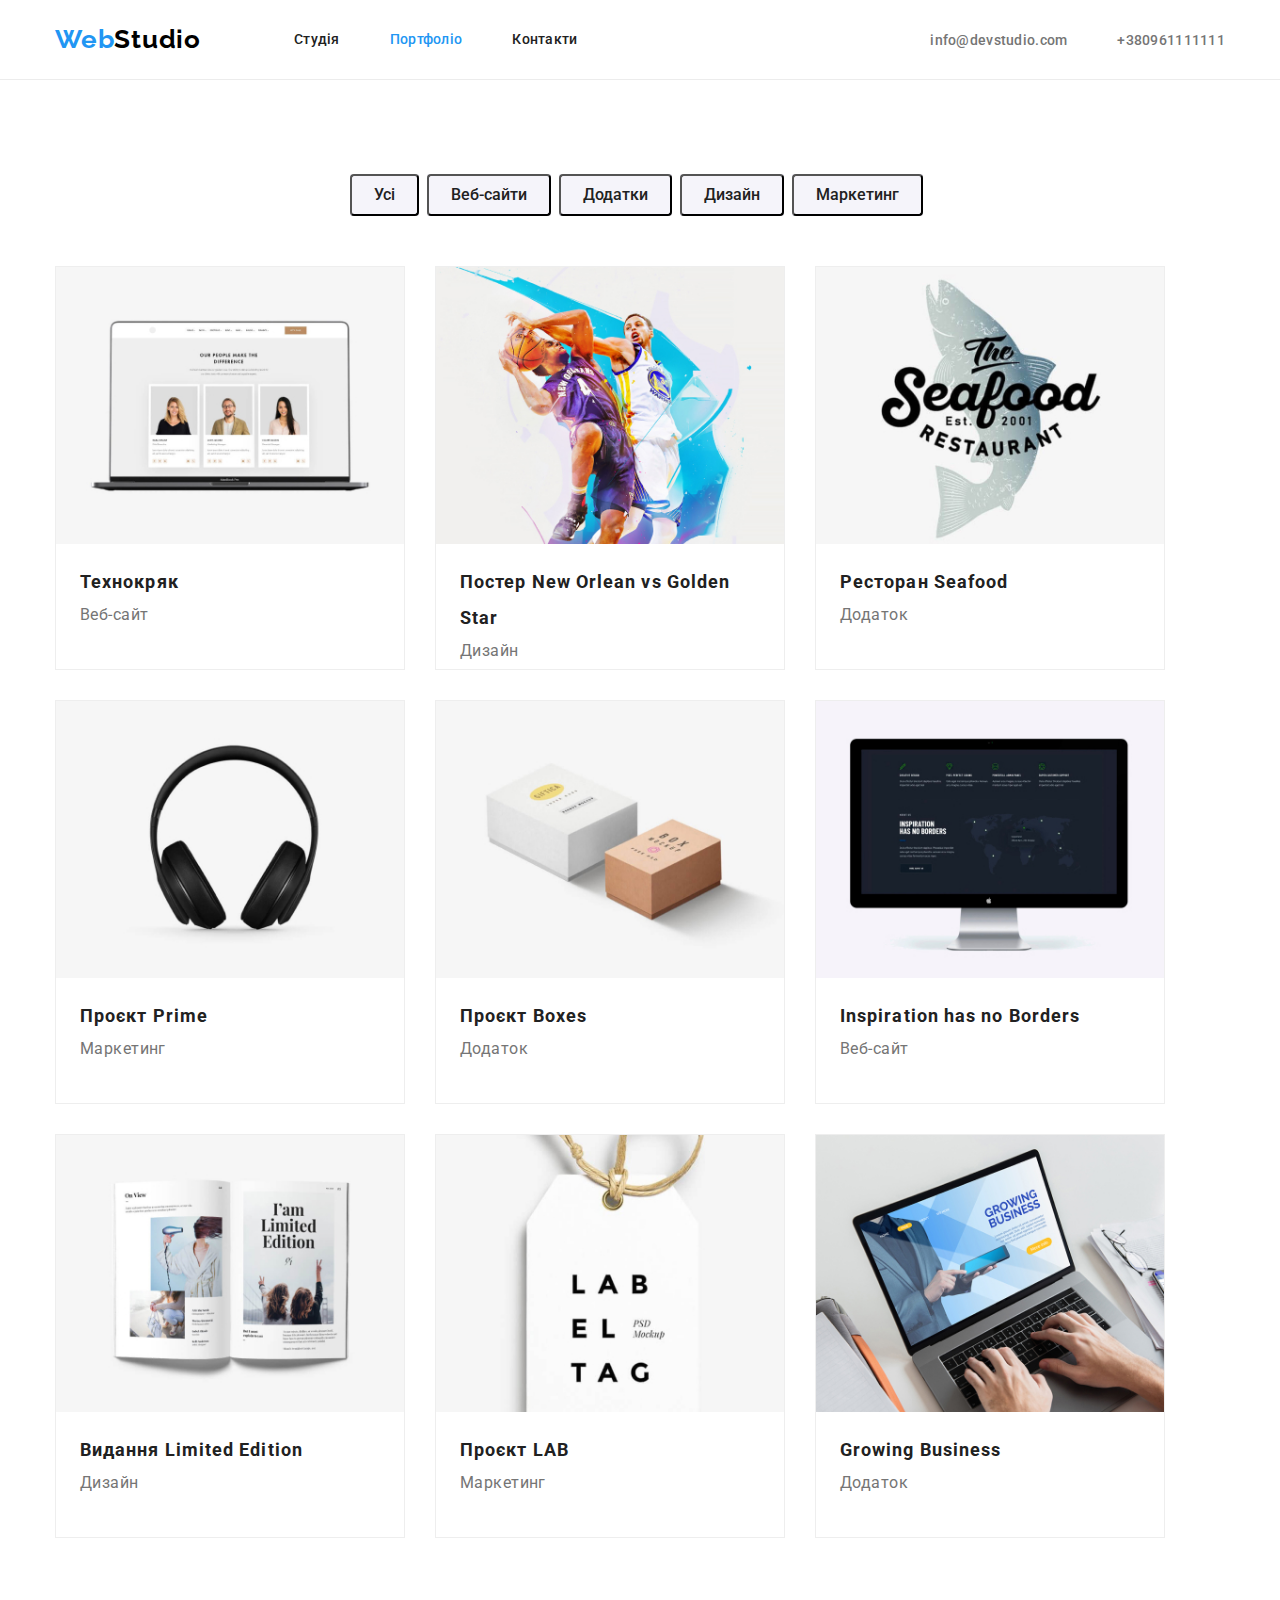
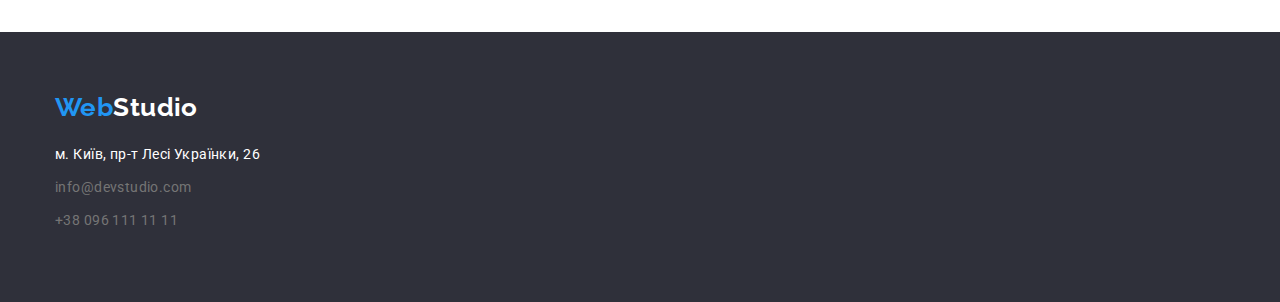
==== portfolio.html @ 738676e4 "Initial commit" ====
<!DOCTYPE html>
<html lang="uk">
<head>
    <meta charset="UTF-8">
    <meta http-equiv="X-UA-Compatible" content="IE=edge">
    <meta name="viewport" content="width=device-width, initial-scale=1.0">
    <title>Студия</title>
    <link rel="preconnect" href="https://fonts.googleapis.com">
<link rel="preconnect" href="https://fonts.gstatic.com" crossorigin>
<link rel="preconnect" href="https://fonts.googleapis.com">
<link rel="preconnect" href="https://fonts.gstatic.com" crossorigin>
<link href="https://fonts.googleapis.com/css2?family=Raleway:wght@700&family=Roboto:wght@400;500;700;900&display=swap" rel="stylesheet">
<link rel="stylesheet" href="https://cdnjs.cloudflare.com/ajax/libs/modern-normalize/1.1.0/modern-normalize.min.css">   
<link rel="stylesheet" href="./css/styles.css">
</head>
<body class="page">
    <header class="page-header">
        <div class="container container-nav">
        <nav class="main-nav container-nav">
            <a class="logo" href="./index.html"><span class="logo-pic">Web</span>Studio</a>
        <ul class="site-nav list">
            <li class="item"><a class="link" href="./index.html">Студія</a></li>
            <li class="item"><a class="link current" href="./portfolio.html">Портфоліо</a></li>
            <li class="item"><a class="link" href="">Контакти</a></li>
        </nav>
            <ul class="contact">
                <li class="item"><a class="contact-list" href="mailto:info@devstudio.com">info@devstudio.com</a></li>
                <li class="item"><a class="contact-list" href="tel:+380961111111">+380961111111</a></li>
            </ul>  
    </div>
    </header>

<main>
    <section class="portfolio-page section">
        <div class="container">
    <h1 hidden>Portfolio</h1>
<ul class="button-menu">
    <li class="item"><button class="button" type="button">Усі</button></li>
    <li class="item"><button class="button" type="button">Веб-сайти</button></li>
    <li class="item"><button class="button" type="button">Додатки</button></li>
    <li class="item"><button class="button" type="button">Дизайн</button></li>
    <li class="item"><button class="button" type="button">Маркетинг</button></li>
</ul>
<ul class="features">
    <li class="features-list">
        <img src="./images/img(7).jpg" alt="Робота" width="370">
        <div class="features-item">
            <h2 class="features-title">Технокряк</h2>
            <p class="features-title-list">Веб-сайт</p>
        </div>
    </li>
    <li class="features-list">
        <img src="./images/img(8).jpg" alt="Робота" width="370">
        <div class="features-item">
            <h2 class="features-title">Постер New Orlean vs Golden Star</h2>
            <p class="features-title-list">Дизайн</p>
        </div>
    </li>
    <li class="features-list">
        <img src="./images/img(9).jpg" alt="Робота" width="370">
        <div class="features-item">
            <h2 class="features-title">Ресторан Seafood</h2>
            <p class="features-title-list">Додаток</p>
        </div>
    </li>
    <li class="features-list">
        <img src="./images/img(10).jpg" alt="Робота" width="370">
        <div class="features-item">
            <h2 class="features-title">Проєкт Prime</h2>
            <p class="features-title-list">Маркетинг</p>
        </div>
    </li>
    <li class="features-list">
        <img src="./images/img(11).jpg" alt="Робота" width="370">
        <div class="features-item">
            <h2 class="features-title">Проєкт Boxes</h2>
            <p class="features-title-list">Додаток</p>
        </div>
    </li>
    <li class="features-list">
        <img src="./images/img(12).jpg" alt="Робота" width="370">
        <div class="features-item"> 
            <h2 class="features-title">Inspiration has no Borders</h2>
            <p class="features-title-list">Веб-сайт</p>
        </div>
    </li>
    <li class="features-list">
        <img src="./images/img(13).jpg" alt="Робота" width="370">
        <div class="features-item">
            <h2 class="features-title">Видання Limited Edition</h2>
            <p class="features-title-list">Дизайн</p>
        </div>
    </li>
    <li class="features-list">
        <img src="./images/img(14).jpg" alt="Робота" width="370">
        <div class="features-item">
            <h2 class="features-title">Проєкт LAB</h2>
            <p class="features-title-list">Маркетинг</p>
        </div>
    </li>
    <li class="features-list">
        <img src="./images/img(15).jpg" alt="Робота" width="370">
        <div class="features-item">
            <h2 class="features-title">Growing Business</h2>
            <p class="features-title-list">Додаток</p>
        </div>
    </li>
</ul>
</main>
<footer class="footer">
    <div class="container">
        <div class="container-logo">
    <a class="logo-footer" href="./index.html"><span class="footer-pic">Web</span>Studio</a>
</div>
    <address class="adress">
    <ul class="adres-list">
  <li class="item"><a class="adres-link" href="https://www.google.com/maps/place/бульвар+Лесі+Українки,+26,+Київ,+02000/data=!4m2!3m1!1s0x40d4cf0e033ecbe9:0x57a4dffefec77da0?sa=X&ved=2ahUKEwiy8cGI95v7AhVmR_EDHdkjDuEQ8gF6BAgJEAE"> м. Київ, пр-т Лесі Українки, 26 </a></li>
  <li class="item"><a class="contact-footer" href="mailto:info@devstudio.com">info@devstudio.com</a></li>
  <li class="item"><a class="contact-footer" href="tel:+380961111111">+38 096 111 11 11</a></li>
    </ul>
</section>
</div>
</address>
</footer>
</body>
</html>
---- css/styles.css ----
/* основной цвет текста  #212121 */
/* цвет фона белый  #F5F5F5 */
/* цвет фона футера #2F303A */
/* голубой цвет акцента #2196F3 */
/* вторичный цвет текста #757575 */
/* цвет адреса и кнопки #FFFFFF */
/* вторичный цвет фона #F5F4FA */
:root{
    --primary-text-color:#757575 ;
    --title-text-color:#212121 ;
    --accent-color:#2196F3 ;
    --footer-bg-color:#2F303A;
    --white-bg-color:#FFFFFF;
    --black-color:#000000;
    --page-bg-color:#F5F5F5;
    --img-bg-color:#EEEEEE;
    --second-bg-color:#F5F4FA;
}
ul{
    padding: 0;
    margin-left: auto;
    margin-top: 0;
    margin-bottom: 0;
}
li{
    margin-top: 0;
    margin-bottom: 0;
}
h1,h2,h3,h4,h5,h6{
    margin-top: 0;
    margin-bottom: 0;
}
p{
    margin-top: 0;
    margin-bottom: 0;
}
img{
    display: block;
    max-width: 100%;
    height: auto;
}
html{
    box-sizing: border-box;
}
*,
*::before,
*::after{
    box-sizing: inherit;
}
/* Чим ми займаємося */
.job.section{
    padding-top: 0;
}
/*Container*/
.container{
width: 1200px;
    padding-left: 15px;
    padding-right: 15px;
    margin-left: auto;
    margin-right: auto;}
/* Page */
.page{
    margin: 0;
    background-color:var(--page-bg-color);
    color: var(--title-text-color);
    font-family: 'Roboto', sans-serif;
    letter-spacing: 0.03em;
font-size: 14px;
background-color:var(--white-bg-color);
}

/*-----logo-----*/
.page-header{
    display: flex;
    align-items: center;
    background-color:var(--white-bg-color);
    border-bottom: 1px solid #ECECEC;
}
.logo{
    font-family: Raleway, sans-serif;
    font-style: normal;
color: var(--black-color);
text-decoration: none;
font-weight: 700;
font-size: 26px;
line-height: 1.19;
letter-spacing: 0.03em;
}
.logo-pic{
    color: var(--accent-color);
}
/* Main nav */
.container-nav{
    display: flex;
    align-items: center;
}
/* Nav */
.nav{
    display: flex;
}
.site-nav{
    display: flex;
    list-style: none;
    margin-left: 93px;
}
.site-nav .link{
display: block;
padding-top: 32px;
padding-bottom: 32px;

color:var(--title-text-color);
text-decoration: none;
font-weight: 500;
line-height: 1.1;
letter-spacing: 0.02em;
}
.site-nav .item{
    padding: 0;
    margin: 0;
    margin-right: 50px;
}
.site-nav .item:last-child{
    margin-right: 0px;
}
.site-nav .link:hover{
   color: var(--accent-color);
}
.site-nav .link.current{
    color: var(--accent-color);
}
.contact .contact-list {
    text-decoration: none;
    font-weight: 500;
line-height: 1.1;
letter-spacing: 0.02em;
}
.contact{
    margin-left: auto;
    display: flex;
    list-style: none;
}
.contact .item {
    margin-right: 50px;
}
.contact .item:last-child{
    margin-right: 0px;
}
.contact-list{
    color: var(--primary-text-color);
}
.contact-list:hover{
    color: var(--accent-color);
}
.contact-list:focus{
    color: var(--accent-color);
}

/* Шапка сторінки */
.hero{
    text-align: center;
    background: var(--footer-bg-color);
    padding-top: 200px;
    padding-bottom: 200px;
}
.hero-title{
    width: 696px;
    margin-bottom: 30px;
    margin-left: auto;
    margin-right: auto;
    font-weight: 900;
    font-size: 44px;
    line-height: 1.4;
    text-align: center;
    letter-spacing: 0.06em;
    text-transform: uppercase;
    color: var(--white-bg-color);
}
.hero-button{
    background-color:var(--accent-color);
}
/* Section */
.team{
    background-color:var(--second-bg-color)
}
.section{
    padding-top: 94px;
    padding-bottom: 94px;
}
.section-title{
    color:var(--title-text-color);
font-size: 36px;
line-height: 1.16;
text-align: center;
margin-bottom: 50px;
}
.section .title{
line-height: 1.14;
}

/*Наші принципи */
.feature-list{
    display: flex;
    list-style: none;
}
.feature-list .item{
    width: 270px;
    margin-right: 30px;
    margin-bottom: 0;
}
.feature-list .item:nth-child(4n){
    margin-right: 0;
}
.feature-list .title{
    color: var(--title-text-color);
}
/* Чим ми займаємося */
.title{
    color: var(--title-text-color);
    font-weight: 700;
    font-size: 14px;
    margin-bottom: 10px;
}
.title-list{
    color: var(--primary-text-color);
line-height: 1.71;
}
.work-list{
    display: flex;
    list-style: none;
}
.work-list .item{
    width: 370px;
    /* margin-right: ; */
}
.work-list .item+.item{
    margin-left: 30px;
}
/* Наша команда */
.author{
    display: flex;
    list-style: none;
}
.author .item{
    width: 270px;
    margin-right: 30px;
    background-color:var(--white-bg-color) ;
    border-radius: 0px 0px 4px 4px;
}
.author .item:nth-last-child(){
    margin-right: 0;
}
.team-title{
font-size: 36px;
line-height: 1.16;
text-align: center;
margin-bottom: 50px;
}
.team .title{
font-weight: 500;
font-size: 16px;
line-height: 1.18;
text-align: center;
}
.title .title-list{
font-weight: 500;
font-size: 16px;
line-height: 1.18;
text-align: center;
}
.team .title-list{
    font-size: 16px;
    line-height: 1.18;
    text-align: center;
}
.item .item-list{
    padding-top: 30px;
    padding-bottom: 30px;
    
}
/* Футер */
.footer{
    color: var(--white-bg-color);
    background-color: var(--footer-bg-color);
    padding-top: 60px;
    padding-bottom: 60px;
}
.footer .list{
    list-style: none;
}
.container-logo{
    margin-bottom: 20px;
}
.logo-footer{
margin-bottom: 20px;

font-family: Raleway, sans-serif;
text-decoration: none;
color:var(--white-bg-color);
font-family: 'Raleway';
font-style: normal;
font-weight: 700;
font-size: 26px;
line-height: 1.19;
}
.footer-pic{
    color: var(--accent-color);
}
.contact-footer{
    text-decoration: none;
    color: var(--primary-text-color);
    font-style: normal;
    line-height: 1.71;
}

.adres-link{
    text-decoration: none;
    color: var(--white-bg-color);
    line-height: 1.71;
    font-style: normal;
}
.adres-list .item{
margin-bottom: 9px;
list-style: none;
}
.adres-list{
    padding: 0%;
}
/* button */
.button{
    color: var(--title-text-color);
    background-color:var(--white-bg-color);
    font-family: inherit;
font-weight: 500;
font-size: 16px;
line-height: 1.62;
text-align: center;

}

.hero-button{
display: inline-block;
padding: 10px 32px;
align-items: center;
text-align: center;
text-decoration: none;
border-radius:4px;
min-width: 216px;
border: 1px solid transparent;

font-weight: 700;
font-size: 16px;
line-height: 1.87;
letter-spacing: 0.06em;
color: var(--page-bg-color);
background-color: var(--accent-color);
}
/* BUTTON */
.button{
    border-radius: 4px;
}
.item .button{
    align-items: center;
    text-align: center;
    text-decoration: none;
    background-color:var(--second-bg-color) ;
}
.button-menu button{
    color: var(--title-text-color);
    padding-top: 6px;
    padding-bottom: 6px;
    padding-left: 22px;
    padding-right: 22px;
}
.button-menu{
    display: flex;
    justify-content: center;
    background: var(--white-bg-color);
border-radius: 4px;
    list-style: none;
}
.button-menu .item{
    margin-right: 8px;
    margin-bottom: 50px;

    background: var(--second-bg-color);
}
.button-menu .item:nth-last-child(){
    margin-right: 0;
}
.button:hover,
.button:focus{
    background-color:var(--accent-color);
    color: var(--white-bg-color);
}
/* Портфоліо */
.features{
    list-style: none;
    display: flex;
    flex-wrap: wrap;
}
.features-list{
    width: 350px;
    margin-right: 30px;
    margin-bottom: 30px;
    height: 404px;
    border: 1px solid var(--img-bg-color);
    background-color: var(--white-bg-color);
}
.features-list:nth-child(3n){
    margin-right: 0;
}
.features-list:nth-last-child(-n+3){
    margin-bottom: 0;
}
.features-list .features-title{
font-weight: 700;
font-size: 18px;
line-height: 2;
letter-spacing: 0.06em;
color: var(--title-text-color);
}
.features-list .features-title-list{
font-size: 16px;
line-height: 30px;
color: var(--primary-text-color);
}
.features-item{
    padding-left: 24px;
    padding-right: 24px;
    padding-top: 20px;
    padding-bottom: 20px;
}
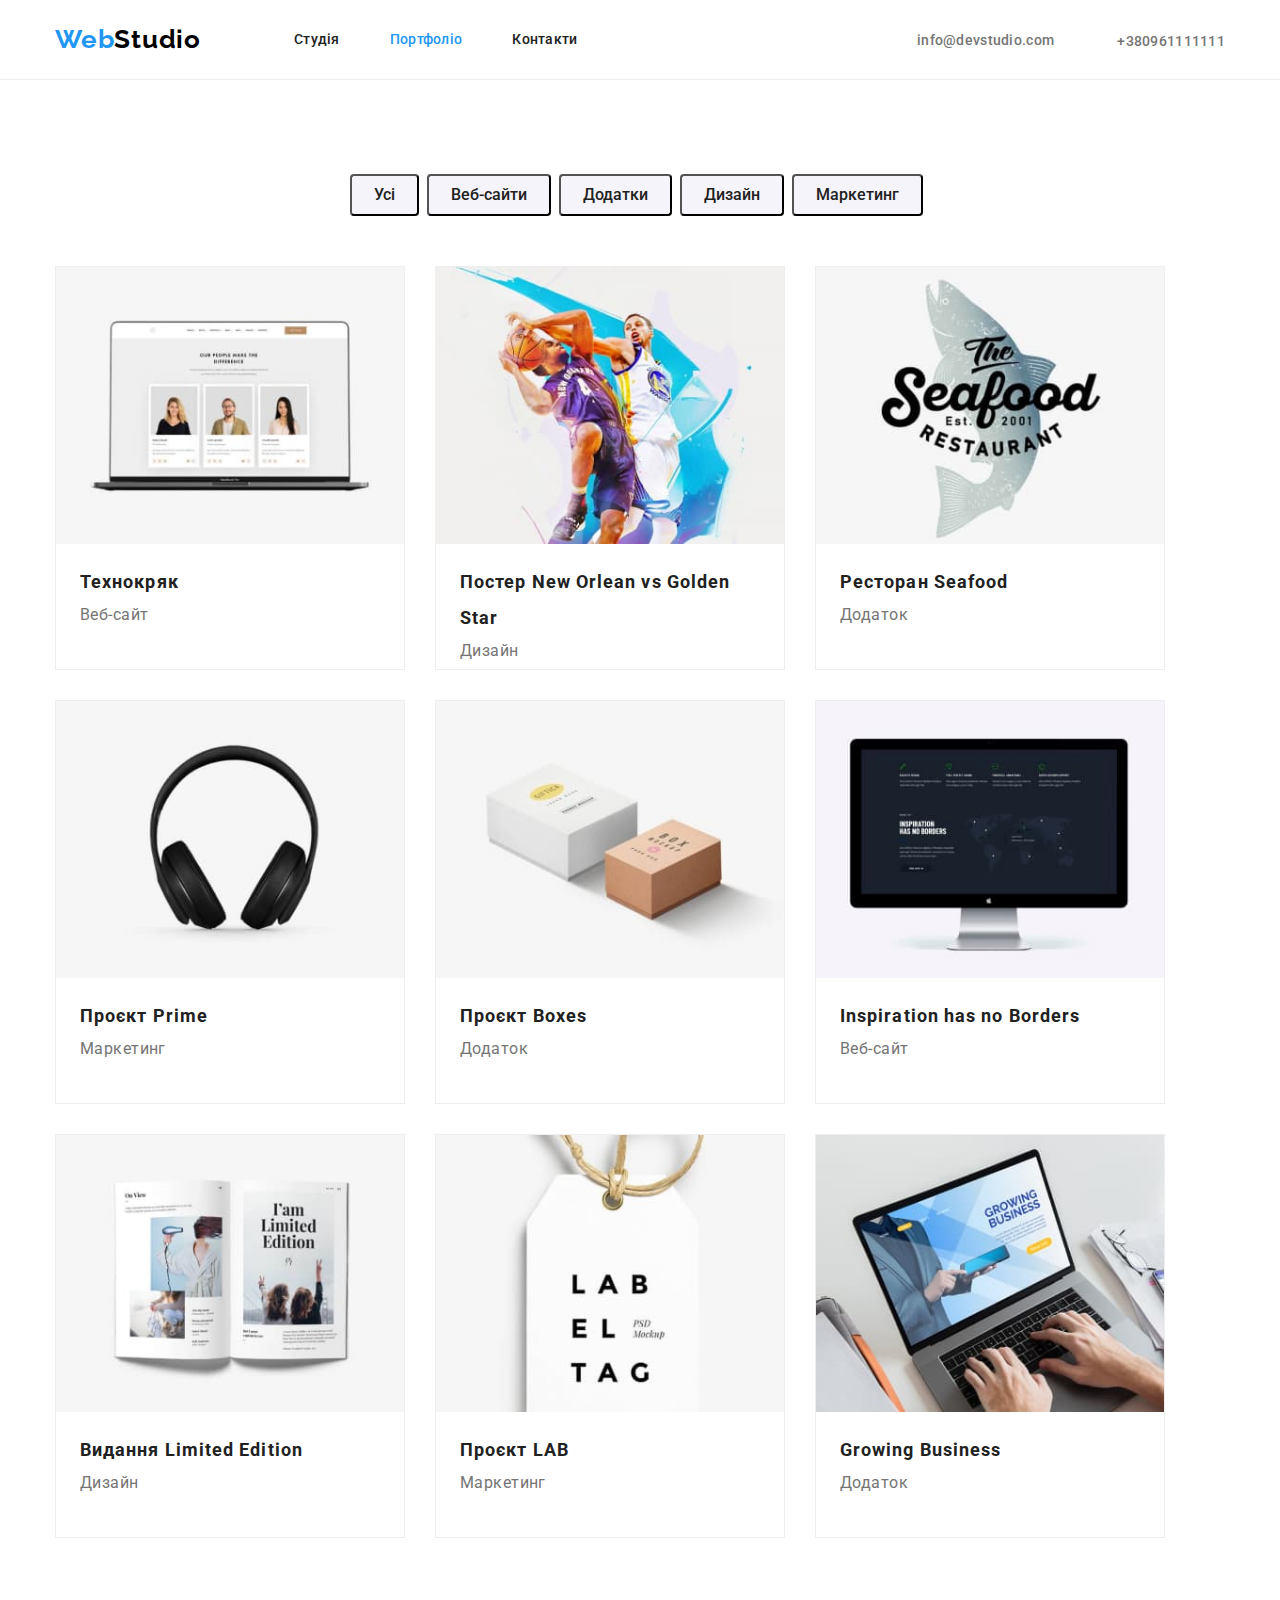
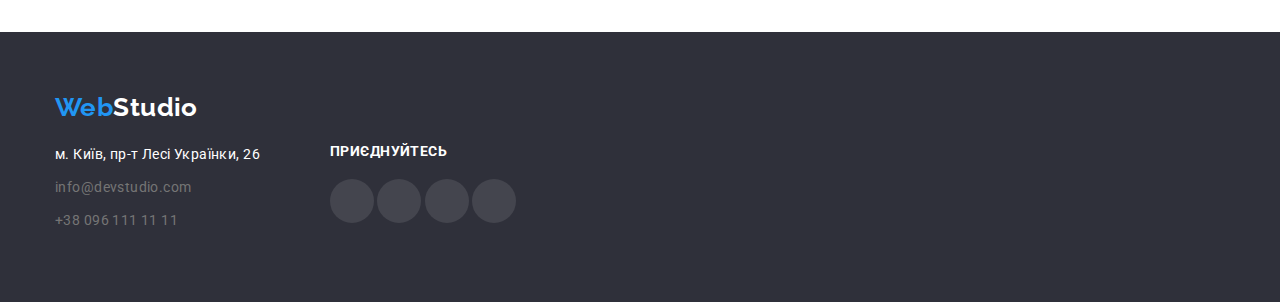
==== commit a5c57730: "hw4" ====
--- a/portfolio.html
+++ b/portfolio.html
@@ -24,8 +24,12 @@
             <li class="item"><a class="link" href="">Контакти</a></li>
         </nav>
             <ul class="contact">
-                <li class="item"><a class="contact-list" href="mailto:info@devstudio.com">info@devstudio.com</a></li>
-                <li class="item"><a class="contact-list" href="tel:+380961111111">+380961111111</a></li>
+                <li class="item"><a class="contact-list" href="mailto:info@devstudio.com">
+                    <svg width="16" height="12"><use href="./images/icons.svg#icon-mail"></use></svg>
+                    info@devstudio.com</a></li>
+                <li class="item"><a class="contact-list" href="tel:+380961111111">
+                    <svg width="10" height="16"><use href="./images/icons.svg#icon-tel"></use></svg>
+                    +380961111111</a></li>
             </ul>  
     </div>
     </header>
@@ -112,15 +116,25 @@
         <div class="container-logo">
     <a class="logo-footer" href="./index.html"><span class="footer-pic">Web</span>Studio</a>
 </div>
+<div class="footer-wrap">
     <address class="adress">
     <ul class="adres-list">
   <li class="item"><a class="adres-link" href="https://www.google.com/maps/place/бульвар+Лесі+Українки,+26,+Київ,+02000/data=!4m2!3m1!1s0x40d4cf0e033ecbe9:0x57a4dffefec77da0?sa=X&ved=2ahUKEwiy8cGI95v7AhVmR_EDHdkjDuEQ8gF6BAgJEAE"> м. Київ, пр-т Лесі Українки, 26 </a></li>
   <li class="item"><a class="contact-footer" href="mailto:info@devstudio.com">info@devstudio.com</a></li>
   <li class="item"><a class="contact-footer" href="tel:+380961111111">+38 096 111 11 11</a></li>
     </ul>
-</section>
+</address>
+<div class="footer-soc">
+    <h2 class="footer-soc-title">Приєднуйтесь</h2>
+    <ul class="footer-soc-list">
+        <li class="footer-soc-items"><a href="*" class="footer-soc-link"><svg width="20" height="20" class="footer-icon"><use href="./images/icons.svg#icon-instagram"></use></svg></a></li>
+        <li class="footer-soc-items"><a href="*" class="footer-soc-link"><svg width="20" height="20" class="footer-icon"><use href="./images/icons.svg#icon-twitter"></use></svg></a></li>
+        <li class="footer-soc-items"><a href="*" class="footer-soc-link"><svg width="20" height="20" class="footer-icon"><use href="./images/icons.svg#icon-facebook"></use></svg></a></li>
+        <li class="footer-soc-items"><a href="*" class="footer-soc-link"><svg width="20" height="20" class="footer-icon"><use href="./images/icons.svg#icon-linkedin"></use></svg></a></li>
+    </ul>
 </div>
-</address>
+</div>
+</div>
 </footer>
 </body>
 </html>--- a/css/styles.css
+++ b/css/styles.css
@@ -15,6 +15,9 @@
     --page-bg-color:#F5F5F5;
     --img-bg-color:#EEEEEE;
     --second-bg-color:#F5F4FA;
+    --icon-color:#AFB1B8;
+    --icon-hover-color:#2196F3;
+    --icon-bg-color:rgba(255, 255, 255, 0.1);
 }
 ul{
     padding: 0;
@@ -41,6 +44,9 @@
 }
 html{
     box-sizing: border-box;
+}
+.items{
+    list-style: none;
 }
 *,
 *::before,
@@ -138,6 +144,8 @@
     margin-left: auto;
     display: flex;
     list-style: none;
+    justify-content: center;
+    align-items: center;
 }
 .contact .item {
     margin-right: 50px;
@@ -150,17 +158,31 @@
 }
 .contact-list:hover{
     color: var(--accent-color);
+    fill: currentColor;
 }
 .contact-list:focus{
     color: var(--accent-color);
 }
-
 /* Шапка сторінки */
 .hero{
     text-align: center;
     background: var(--footer-bg-color);
     padding-top: 200px;
     padding-bottom: 200px;
+
+    max-width: 1600px;
+    margin-left: auto;
+    margin-right: auto;
+    background-image:linear-gradient(
+        to right,
+        rgba(47, 48, 58, 0.4),
+        rgba(47, 48, 58, 0.4)
+        ),
+    url(../images/Img\(16\).jpg);
+    background-size: cover;
+    background-repeat: no-repeat;
+    background-position: center;
+
 }
 .hero-title{
     width: 696px;
@@ -213,6 +235,20 @@
 .feature-list .title{
     color: var(--title-text-color);
 }
+.principle .item::before{
+    display: block;
+    content: "";
+    height: 120px;
+    background-color:var(--second-bg-color);
+    background-repeat: no-repeat;
+    background-position: center;
+    background-size: contain;
+    margin-bottom: 30px;
+}
+.icon-antena::before{background-image: url(../images/antenna1.svg);}
+.icon-time::before{background-image: url(../images/clock1.svg);}
+.icon-code::before{background-image: url(../images/diagram1.svg);}
+.icon-astronaut::before{background-image: url(../images/astronaut1.svg);}
 /* Чим ми займаємося */
 .title{
     color: var(--title-text-color);
@@ -223,6 +259,7 @@
 .title-list{
     color: var(--primary-text-color);
 line-height: 1.71;
+margin-bottom: 16px;
 }
 .work-list{
     display: flex;
@@ -230,7 +267,6 @@
 }
 .work-list .item{
     width: 370px;
-    /* margin-right: ; */
 }
 .work-list .item+.item{
     margin-left: 30px;
@@ -244,6 +280,7 @@
     width: 270px;
     margin-right: 30px;
     background-color:var(--white-bg-color) ;
+    box-shadow: 0px 1px 3px rgba(0, 0, 0, 0.12), 0px 1px 1px rgba(0, 0, 0, 0.14), 0px 2px 1px rgba(0, 0, 0, 0.2);
     border-radius: 0px 0px 4px 4px;
 }
 .author .item:nth-last-child(){
@@ -275,7 +312,75 @@
 .item .item-list{
     padding-top: 30px;
     padding-bottom: 30px;
-    
+}
+.teams-soc-list{
+    display: flex;
+    justify-content: center;
+    align-items: center;
+}
+.teams-soc-items{
+    width: 44px;
+    height: 44px;
+}
+.teams-soc-items:not(:last-child){
+    margin-right: 10px;
+}
+
+.teams-soc-link{
+    width: 100%;
+    height: 100%;
+    display: flex;
+    border-radius: 50%;
+    justify-content: center;
+    align-items: center;
+    color: var(--icon-color);
+}
+.teams-soc-link:hover{
+    background-color: var(--icon-hover-color);
+    color: var(--white-bg-color);
+}
+.teams-soc-icon{
+    fill: currentColor;
+}
+/* Clients */
+.clients-title{
+    font-size: 36px;
+    line-height: 1.16;
+    text-align: center;    
+    margin-bottom: 50px;
+}
+.clients-list{
+    display: flex;
+    list-style: none;
+    justify-content: center;
+    align-items: center;
+}
+.clients-link{
+    width: 100%;
+    height: 100%;
+    display: flex;
+    justify-content: center;
+    align-items: center;
+    color: var(--icon-color);
+}
+.clients-link:hover{
+   color: var(--accent-color);
+}
+.clients-items{
+    width: 170px;
+    height: 92px;
+    border: 1px solid var(--icon-color);
+border-radius: 4px;
+}
+.clients-items:hover{
+    border: 1px solid var(--accent-color);
+border-radius: 4px;
+}
+.clients-items:not(:last-child){
+    margin-right: 30px;
+}
+.clients-icon{
+    fill: currentColor;
 }
 /* Футер */
 .footer{
@@ -324,6 +429,51 @@
 }
 .adres-list{
     padding: 0%;
+}
+.footer-wrap{
+    display: flex;
+}
+.footer-soc{
+    margin-left: 70px;
+}
+.footer-soc-title{
+    margin-bottom: 20px;
+    font-weight: 700;
+font-size: 14px;
+line-height: 16px;
+letter-spacing: 0.03em;
+text-transform: uppercase;
+color: var(--white-bg-color);
+}
+.footer-soc-list{
+    justify-content: center;
+    align-items: center;
+    list-style: none;
+}
+.footer-soc-items{
+    display: inline-block;
+    width: 44px;
+    height: 44px;
+}
+.footer:not(:last-child){
+    margin-right: 10px;
+}
+.footer-soc-link{
+    width: 100%;
+    height: 100%;
+    border-radius: 50%;
+    display: flex;
+    justify-content: center;
+    align-items: center;
+    background-color: var(--icon-bg-color);
+    color:var(--white-bg-color);
+}
+.footer-soc-link:hover{
+    background-color: var(--icon-hover-color);
+    color: var(--white-bg-color);
+}
+.footer-icon{
+    fill: currentColor;
 }
 /* button */
 .button{
@@ -334,9 +484,7 @@
 font-size: 16px;
 line-height: 1.62;
 text-align: center;
-
-}
-
+}
 .hero-button{
 display: inline-block;
 padding: 10px 32px;
@@ -393,6 +541,7 @@
     color: var(--white-bg-color);
 }
 /* Портфоліо */
+
 .features{
     list-style: none;
     display: flex;
@@ -429,4 +578,10 @@
     padding-right: 24px;
     padding-top: 20px;
     padding-bottom: 20px;
-}+}
+.features-list:focus{
+    box-shadow: 0px 1px 1px rgba(0, 0, 0, 0.12), 0px 4px 4px rgba(0, 0, 0, 0.06), 1px 4px 6px rgba(0, 0, 0, 0.16);  
+}
+.features-list:hover{
+    box-shadow: 0px 1px 1px rgba(0, 0, 0, 0.12), 0px 4px 4px rgba(0, 0, 0, 0.06), 1px 4px 6px rgba(0, 0, 0, 0.16);
+}
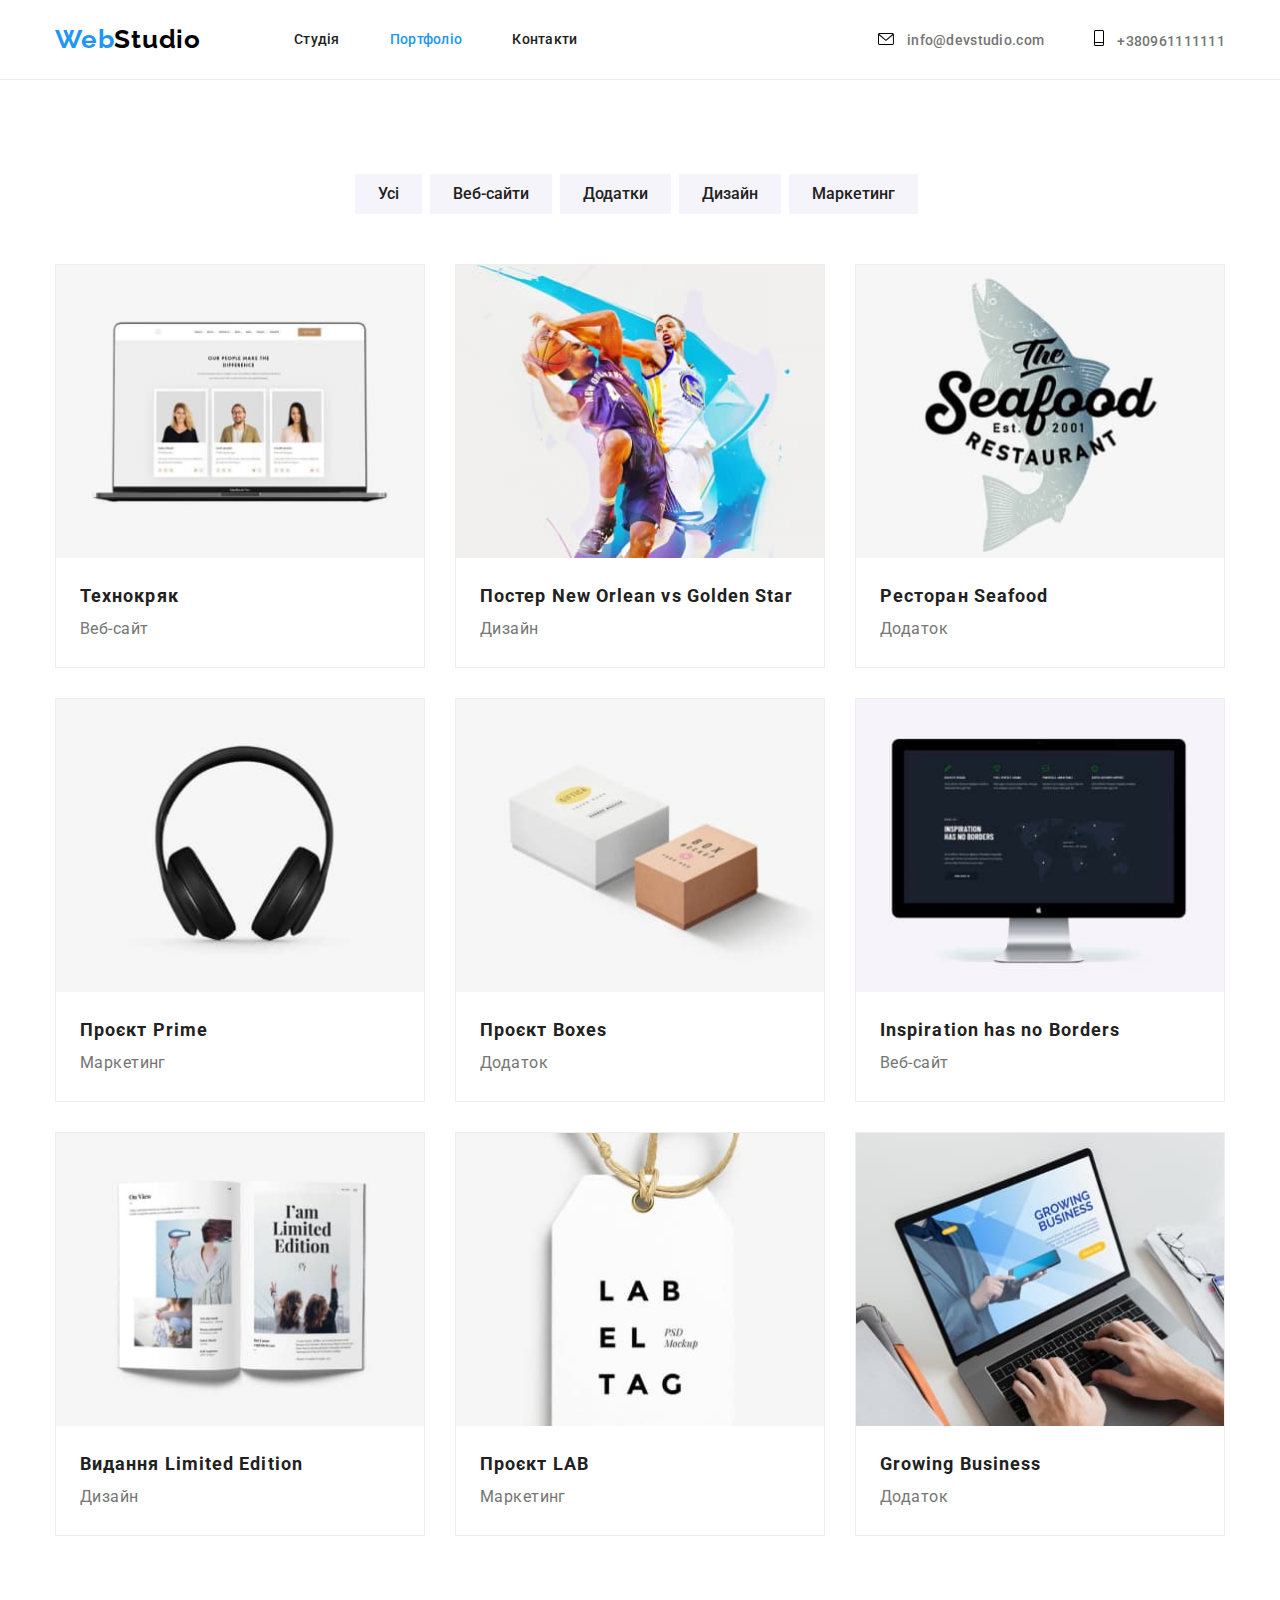
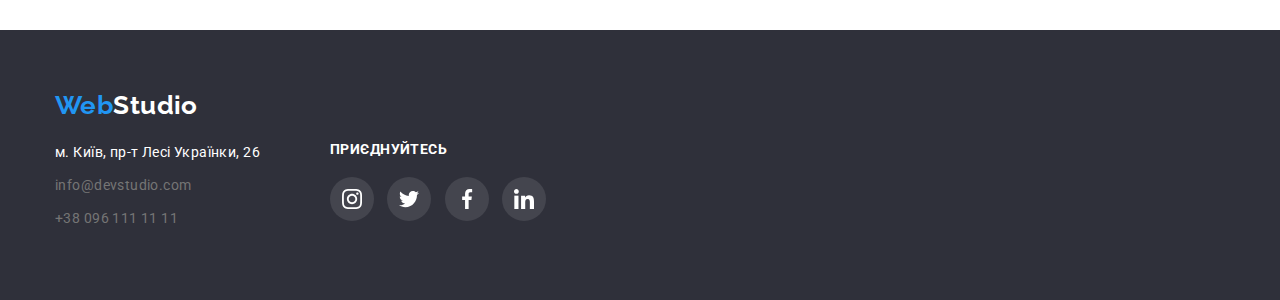
==== commit f8c2098c: "a" ====
--- a/portfolio.html
+++ b/portfolio.html
@@ -25,10 +25,10 @@
         </nav>
             <ul class="contact">
                 <li class="item"><a class="contact-list" href="mailto:info@devstudio.com">
-                    <svg width="16" height="12"><use href="./images/icons.svg#icon-mail"></use></svg>
+                    <svg class="icon-mail" width="16" height="12"><use href="./images/icons.svg#icon-mail"></use></svg>
                     info@devstudio.com</a></li>
                 <li class="item"><a class="contact-list" href="tel:+380961111111">
-                    <svg width="10" height="16"><use href="./images/icons.svg#icon-tel"></use></svg>
+                    <svg class="icon-tel" width="10" height="16"><use href="./images/icons.svg#icon-tel"></use></svg>
                     +380961111111</a></li>
             </ul>  
     </div>
--- a/css/styles.css
+++ b/css/styles.css
@@ -163,6 +163,12 @@
 .contact-list:focus{
     color: var(--accent-color);
 }
+.icon-tel{
+    margin-right: 10px;
+}
+.icon-mail{
+    margin-right: 10px;
+}
 /* Шапка сторінки */
 .hero{
     text-align: center;
@@ -475,6 +481,9 @@
 .footer-icon{
     fill: currentColor;
 }
+.footer-soc-items:not(:last-child){
+    margin-right: 10px;
+}
 /* button */
 .button{
     color: var(--title-text-color);
@@ -505,6 +514,7 @@
 /* BUTTON */
 .button{
     border-radius: 4px;
+    border: 1px solid transparent;
 }
 .item .button{
     align-items: center;
@@ -518,18 +528,18 @@
     padding-bottom: 6px;
     padding-left: 22px;
     padding-right: 22px;
+    border-radius: 4px;
+    border: 1px solid transparent;
 }
 .button-menu{
     display: flex;
     justify-content: center;
     background: var(--white-bg-color);
-border-radius: 4px;
     list-style: none;
 }
 .button-menu .item{
     margin-right: 8px;
     margin-bottom: 50px;
-
     background: var(--second-bg-color);
 }
 .button-menu .item:nth-last-child(){
@@ -548,7 +558,7 @@
     flex-wrap: wrap;
 }
 .features-list{
-    width: 350px;
+    width: 370px;
     margin-right: 30px;
     margin-bottom: 30px;
     height: 404px;
